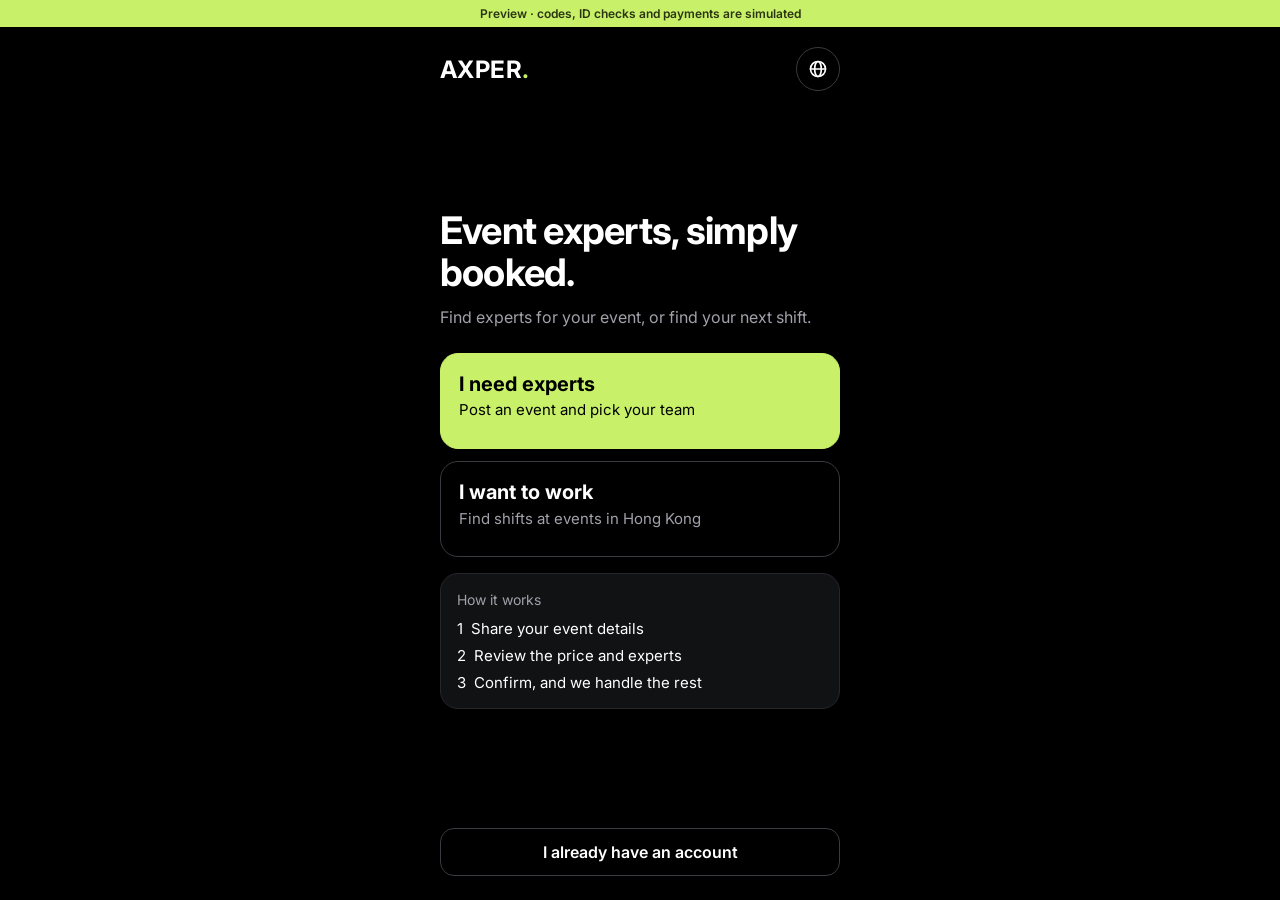
==== index.html @ 48b5e9d8 "Add files via upload" ====
<!doctype html>
<html lang="en">
<head>
<meta charset="utf-8">
<meta name="viewport" content="width=device-width, initial-scale=1, viewport-fit=cover">
<meta name="theme-color" content="#000000">
<meta name="description" content="Axper: event experts, simply booked. Find shifts at events in Hong Kong.">
<title>Axper</title>
<link rel="manifest" href="/manifest.webmanifest">
<link rel="icon" href="/icon.svg" type="image/svg+xml">
<link rel="apple-touch-icon" href="/icon.svg">
<meta name="apple-mobile-web-app-capable" content="yes">
<meta name="apple-mobile-web-app-status-bar-style" content="black">
<link rel="preconnect" href="https://fonts.googleapis.com">
<link rel="stylesheet" href="https://fonts.googleapis.com/css2?family=Inter:wght@400;500;600;700&display=swap">
<link rel="stylesheet" href="/styles.css">
</head>
<body>
<div class="preview-bar" role="note">Preview · codes, ID checks and payments are simulated</div>
<main id="app" class="screen" aria-live="polite"></main>
<script src="/data.js"></script>
<script src="/app.js"></script>
</body>
</html>
---- styles.css ----
:root{
  --bg:#000;--card:#111214;--line:#26272B;--line2:#3A3B40;--text:#fff;--muted:#A1A1AA;--dim:#71717A;
  --lime:#C8F169;--lime-ink:#000;--lime-soft:#1A1F0E;--warn:#FFB020;
}
*{box-sizing:border-box}
html,body{margin:0;background:var(--bg);color:var(--text);font-family:Inter,system-ui,-apple-system,"Segoe UI",sans-serif;-webkit-font-smoothing:antialiased}
body{min-height:100dvh;display:flex;flex-direction:column;align-items:center}
a{color:inherit}
button{font:inherit;color:inherit;cursor:pointer}
.preview-bar{width:100%;text-align:center;font-size:12px;color:#2B3410;background:var(--lime);padding:6px 16px;font-weight:600}
.screen{width:100%;max-width:440px;flex:1;display:flex;flex-direction:column;gap:16px;padding:20px 20px calc(24px + env(safe-area-inset-bottom))}
.screen.has-tabs{padding-bottom:calc(96px + env(safe-area-inset-bottom))}
.row{display:flex;align-items:center;gap:12px}
.between{justify-content:space-between}
.grow{flex:1}
h1{margin:0;font-size:30px;line-height:1.1;font-weight:700;letter-spacing:-.02em}
h2{margin:0;font-size:17px;font-weight:600}
.big-title{font-size:38px}
.m{margin:0;color:var(--muted);font-size:15px;line-height:1.45}
.s{font-size:13px}
.logo{font-size:24px;font-weight:700;letter-spacing:-.02em;text-decoration:none}
.card{background:var(--card);border:1px solid var(--line);border-radius:18px;padding:16px}
.btn{min-height:56px;width:100%;border-radius:14px;border:0;background:var(--lime);color:var(--lime-ink);font-weight:600;font-size:17px;display:flex;align-items:center;justify-content:center;text-decoration:none;padding:0 18px}
.btn:disabled{opacity:.4;cursor:not-allowed}
.btn.ghost{background:transparent;border:1px solid var(--line2);color:var(--text)}
.btn.small{min-height:48px;font-size:16px}
.icon-btn{width:44px;height:44px;border-radius:22px;border:1px solid var(--line);background:var(--card);display:flex;align-items:center;justify-content:center;text-decoration:none;flex:none}
.chip{min-height:44px;padding:0 16px;border-radius:22px;border:1px solid var(--line2);background:transparent;color:var(--text);font-size:15px;font-weight:500}
.chip[aria-pressed="true"]{background:#fff;color:#000;border-color:#fff}
.chip.lang{width:44px;padding:0;display:flex;align-items:center;justify-content:center}
.logo .dot{color:var(--lime)}
.chips{display:flex;flex-wrap:wrap;gap:8px}
.label{display:block;color:var(--muted);font-size:14px;margin:0 0 8px}
.input{width:100%;min-width:0;height:56px;border-radius:12px;border:1px solid var(--line2);background:var(--card);color:var(--text);font:500 17px Inter,sans-serif;padding:0 16px}
.input:focus,.code:focus{outline:2px solid var(--lime);outline-offset:1px}
.prefix{height:56px;padding:0 16px;border-radius:12px;border:1px solid var(--line2);background:var(--card);display:flex;align-items:center;font-size:17px;font-weight:500;flex:none}
.code{width:100%;height:58px;border-radius:12px;border:1px solid var(--line2);background:var(--card);color:var(--text);text-align:center;font:600 22px Inter,sans-serif}
.codes{display:grid;grid-template-columns:repeat(6,1fr);gap:8px}
.progress{display:flex;gap:6px}
.progress i{flex:1;height:4px;border-radius:2px;background:var(--line)}
.progress i.on{background:var(--lime)}
.choice{width:100%;text-align:left;border-radius:18px;padding:18px;min-height:96px;display:flex;flex-direction:column;gap:4px;text-decoration:none;border:1px solid var(--line2)}
.choice.primary{background:var(--lime);color:var(--lime-ink);border-color:var(--lime)}
.choice b{font-size:20px}
.task{width:100%;min-height:88px;display:flex;align-items:center;gap:14px;padding:16px;border-radius:18px;background:var(--card);border:1px solid var(--line);text-align:left}
.task.done{border-color:var(--lime)}
.task .ico{width:48px;height:48px;border-radius:14px;background:#000;border:1px solid var(--line);display:flex;align-items:center;justify-content:center;flex:none}
.task .status{font-size:15px;font-weight:600}
.task.done .status{color:var(--lime)}
.badge{display:inline-flex;align-items:center;height:30px;padding:0 12px;border-radius:15px;background:var(--lime-soft);color:var(--lime);font-size:13px;font-weight:600}
.badge.wait{background:#2A2210;color:var(--warn)}
.tag{display:inline-flex;align-items:center;height:28px;padding:0 12px;border-radius:14px;background:#1A1B1E;color:#D4D4D8;font-size:13px;font-weight:500}
.days{display:grid;grid-template-columns:repeat(7,1fr);gap:5px}
.days .chip{padding:0;border-radius:12px;font-size:13px;font-weight:600}
.times{display:flex;gap:6px}
.times .chip{flex:1;padding:0 6px;border-radius:12px;font-size:14px;font-weight:600}
.days .chip[aria-pressed="true"],.times .chip[aria-pressed="true"]{background:var(--lime);color:var(--lime-ink);border-color:var(--lime)}
.logo{letter-spacing:.02em}
.steps{display:flex;flex-direction:column;gap:8px;font-size:15px}
.n{font-size:16px;font-weight:600}
.av{width:44px;height:44px;border-radius:22px;background:var(--line);display:flex;align-items:center;justify-content:center;font-weight:600;font-size:15px;flex:none}
.av.sm{width:28px;height:28px;font-size:11px}
.stack{display:flex;padding-left:10px}
.stack .av{width:36px;height:36px;margin-left:-10px;border:2px solid var(--bg);font-size:12px}
.person{display:flex;align-items:center;gap:12px}
.stepper{display:flex;align-items:center;gap:12px}
.stepper .icon-btn{color:var(--lime);font-size:22px;font-weight:500;padding:0}
.stepper output{min-width:24px;text-align:center}
.sum{display:flex;justify-content:space-between;gap:12px;font-size:15px}
.sum.total{border-top:1px solid var(--line);padding-top:10px}
.check{width:28px;height:28px;accent-color:var(--lime);flex:none;margin:0}
.box{width:44px;height:44px;border-radius:12px;border:1px solid var(--line);background:var(--card);display:flex;align-items:center;justify-content:center;flex:none}
textarea.input{height:auto;min-height:120px;padding:14px 16px;line-height:1.45;font-size:16px;resize:vertical}
.ok{color:var(--lime)}.way{color:var(--warn)}.late{color:#FF8A80}
.card.alert{border-color:#6B2F2B}
.link-btn{background:none;border:0;padding:8px;min-height:44px;color:var(--muted);font-size:14px;text-decoration:underline}
.offer{display:flex;justify-content:space-between;align-items:center;gap:12px;min-height:64px;padding:12px 16px;border-radius:16px;background:var(--card);border:1px solid var(--line);text-decoration:none}
.offer .t{font-size:16px;font-weight:600}
.pay{font-size:16px;font-weight:700;white-space:nowrap}
.done-note{color:var(--lime);font-weight:600;font-size:13px}
.detail{display:flex;align-items:center;gap:14px;padding:14px 0;border-top:1px solid var(--line)}
.detail:last-child{border-bottom:1px solid var(--line)}
.detail .ico{width:40px;height:40px;border-radius:12px;background:#000;border:1px solid var(--line);display:flex;align-items:center;justify-content:center;flex:none}
.detail b{display:block;font-size:16px}
.next{background:linear-gradient(160deg,#18200A 0%,#111214 60%);border:1px solid #3D4A1F;border-radius:18px;padding:18px;display:flex;flex-direction:column;gap:12px}
.eyebrow{color:var(--lime);font-size:13px;font-weight:700;letter-spacing:.06em;text-transform:uppercase}
.qr{align-self:center;width:170px;height:170px;border-radius:14px;background:#fff;padding:12px}
.up{display:flex;justify-content:space-between;align-items:center;gap:12px;min-height:60px;padding:10px 0;border-top:1px solid var(--line)}
.tabs{position:fixed;left:0;right:0;bottom:0;background:rgba(0,0,0,.92);backdrop-filter:blur(10px);border-top:1px solid #1E1F23;display:flex;justify-content:center;padding:4px 0 calc(14px + env(safe-area-inset-bottom))}
.tabs-inner{display:flex;width:100%;max-width:440px;padding:0 20px}
.tab{flex:1;min-height:56px;display:flex;flex-direction:column;align-items:center;justify-content:center;gap:4px;font-size:12px;font-weight:600;text-decoration:none;color:var(--muted)}
.tab[aria-current="page"]{color:var(--lime)}
.center{text-align:center}
h1[tabindex="-1"]:focus{outline:none}
.sr{position:absolute;width:1px;height:1px;overflow:hidden;clip:rect(0 0 0 0);white-space:nowrap}
.file{position:absolute;inset:0;opacity:0;cursor:pointer}
.toast{position:fixed;left:50%;bottom:110px;transform:translateX(-50%);background:#fff;color:#000;font-weight:600;font-size:14px;padding:10px 16px;border-radius:12px;z-index:10}

/* Organiser plan choice (after sign-up) */
.plan{width:100%;text-align:left;border-radius:18px;padding:18px;border:1px solid var(--line2);background:var(--card);color:var(--text);display:flex;flex-direction:column;align-items:flex-start;gap:10px;font:inherit;cursor:pointer}
.plan[aria-pressed="true"]{border-color:var(--lime);box-shadow:inset 0 0 0 1px var(--lime)}
.plan .price{font-size:26px;font-weight:700;letter-spacing:-.01em}
.plan ul,.plan-list{margin:0;padding:0;list-style:none;display:flex;flex-direction:column;gap:6px}
.plan li,.plan-list li{color:var(--muted);font-size:15px;padding-left:24px;position:relative}
.plan li::before,.plan-list li::before{content:'✓';position:absolute;left:0;color:var(--lime);font-weight:700}
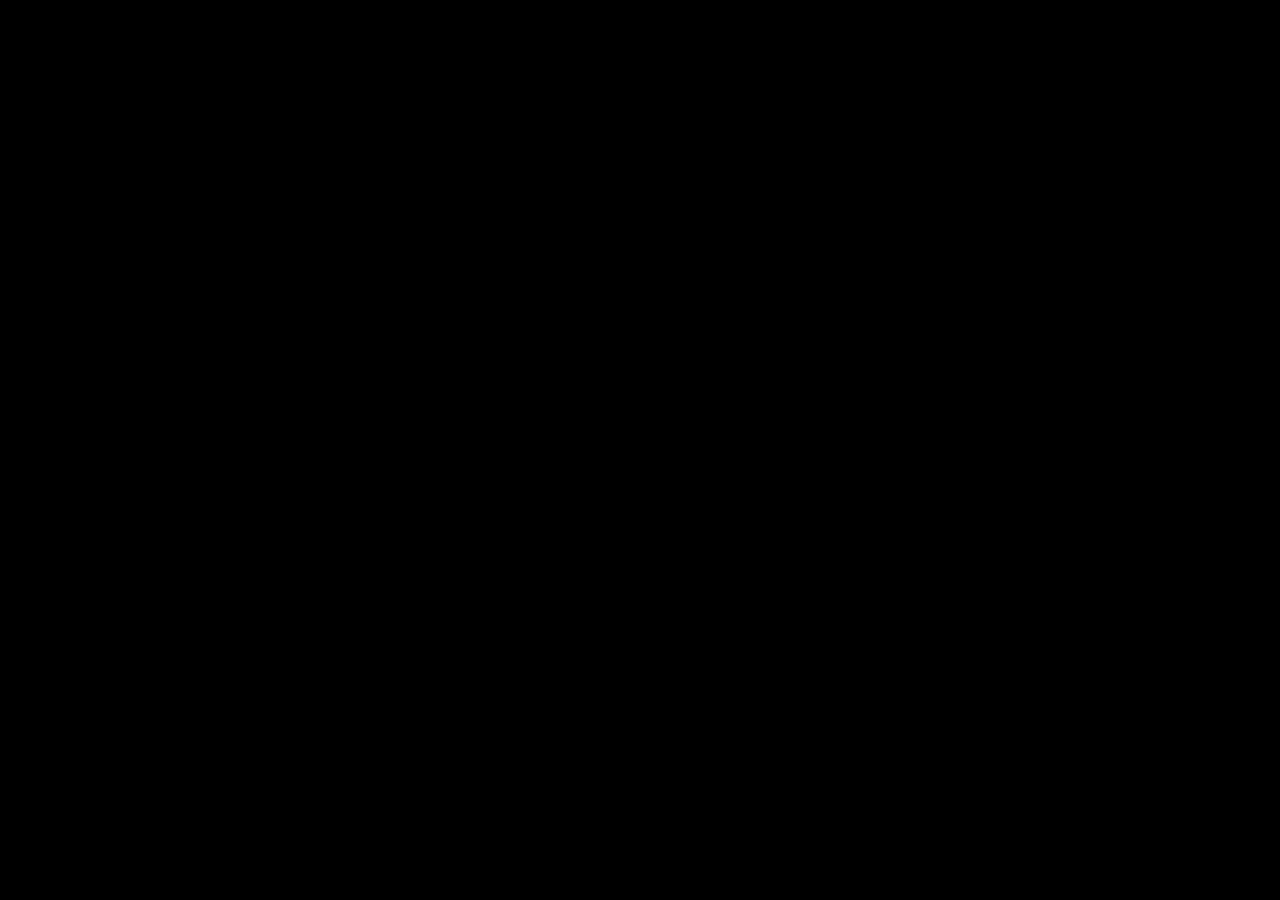
==== commit ef559727: "Add files via upload" ====
--- a/index.html
+++ b/index.html
@@ -8,7 +8,7 @@
 <title>Axper</title>
 <link rel="manifest" href="/manifest.webmanifest">
 <link rel="icon" href="/icon.svg" type="image/svg+xml">
-<link rel="apple-touch-icon" href="/icon.svg">
+<link rel="apple-touch-icon" href="/icon-180.png">
 <meta name="apple-mobile-web-app-capable" content="yes">
 <meta name="apple-mobile-web-app-status-bar-style" content="black">
 <link rel="preconnect" href="https://fonts.googleapis.com">
@@ -16,9 +16,23 @@
 <link rel="stylesheet" href="/styles.css">
 </head>
 <body>
+<div id="splash" aria-hidden="true"><div class="mk"><div class="a stroke"><img src="/logo.png" alt=""></div><div class="a person"><img src="/logo.png" alt=""></div></div></div>
+<script>
+/* A00 opening logo: once per visit, about 1.4 s, then the app shows */
+(function () {
+  var s = document.getElementById('splash'), seen = false;
+  try { seen = sessionStorage.getItem('axper.splash') === '1'; sessionStorage.setItem('axper.splash', '1'); } catch (e) {}
+  var reduce = window.matchMedia && matchMedia('(prefers-reduced-motion: reduce)').matches;
+  if (seen) { s.remove(); return; }
+  setTimeout(function () { s.remove(); }, reduce ? 500 : 1450);
+})();
+</script>
 <div class="preview-bar" role="note">Preview · codes, ID checks and payments are simulated</div>
 <main id="app" class="screen" aria-live="polite"></main>
+<script src="/config.js"></script>
+<script src="https://cdn.jsdelivr.net/npm/@supabase/supabase-js@2.45.4/dist/umd/supabase.min.js"></script>
 <script src="/data.js"></script>
+<script src="/db.js"></script>
 <script src="/app.js"></script>
 </body>
 </html>
--- a/styles.css
+++ b/styles.css
@@ -32,6 +32,11 @@
 .chips{display:flex;flex-wrap:wrap;gap:8px}
 .label{display:block;color:var(--muted);font-size:14px;margin:0 0 8px}
 .input{width:100%;min-width:0;height:56px;border-radius:12px;border:1px solid var(--line2);background:var(--card);color:var(--text);font:500 17px Inter,sans-serif;padding:0 16px}
+.select{appearance:none;-webkit-appearance:none;padding-right:44px;background:var(--card) url("data:image/svg+xml,%3Csvg xmlns='http://www.w3.org/2000/svg' width='18' height='18' viewBox='0 0 24 24' fill='none' stroke='%23A1A1AA' stroke-width='2' stroke-linecap='round' stroke-linejoin='round'%3E%3Cpath d='m6 9 6 6 6-6'/%3E%3C/svg%3E") no-repeat right 14px center;cursor:pointer}
+.input::placeholder{color:var(--dim);opacity:1}
+.select option{background:#1A1B1E;color:#fff}
+.select:invalid{color:var(--dim)}
+#evLength b{color:var(--text);font-weight:600}
 .input:focus,.code:focus{outline:2px solid var(--lime);outline-offset:1px}
 .prefix{height:56px;padding:0 16px;border-radius:12px;border:1px solid var(--line2);background:var(--card);display:flex;align-items:center;font-size:17px;font-weight:500;flex:none}
 .code{width:100%;height:58px;border-radius:12px;border:1px solid var(--line2);background:var(--card);color:var(--text);text-align:center;font:600 22px Inter,sans-serif}
@@ -103,3 +108,43 @@
 .plan ul,.plan-list{margin:0;padding:0;list-style:none;display:flex;flex-direction:column;gap:6px}
 .plan li,.plan-list li{color:var(--muted);font-size:15px;padding-left:24px;position:relative}
 .plan li::before,.plan-list li::before{content:'✓';position:absolute;left:0;color:var(--lime);font-weight:700}
+
+/* A00 opening logo: black screen, only the A mark moves (stroke glides down, person slides in, then it eases out) */
+#splash{position:fixed;inset:0;z-index:100;background:#000;display:flex;align-items:center;justify-content:center;pointer-events:none}
+#splash .mk{position:relative;width:95.2px;height:88px;animation:spOut 1.45s forwards}
+#splash .a{position:absolute;inset:0;overflow:hidden}
+#splash .a img{position:absolute;left:0;top:-13.9px;width:560.5px;max-width:none;display:block}
+#splash .stroke{clip-path:polygon(25.8px 0,100% 0,100% 100%,68.9px 100%);animation:spStroke 1.45s forwards}
+#splash .person{clip-path:polygon(0 0,25.8px 0,68.9px 100%,0 100%);animation:spPerson 1.45s forwards}
+@keyframes spStroke{0%{opacity:0;transform:translate(22px,-46px);animation-timing-function:cubic-bezier(.16,1,.3,1)}38%,100%{opacity:1;transform:none}}
+@keyframes spPerson{0%,12%{opacity:0;transform:translate(-30px,0);animation-timing-function:cubic-bezier(.16,1,.3,1)}50%,100%{opacity:1;transform:none}}
+@keyframes spOut{0%,68%{opacity:1;transform:scale(1);animation-timing-function:cubic-bezier(.5,0,.75,0)}100%{opacity:0;transform:scale(1.25)}}
+@media (prefers-reduced-motion:reduce){#splash .mk,#splash .stroke,#splash .person{animation:none}}
+
+/* E3a My schedule */
+.cal{display:grid;grid-template-columns:repeat(7,1fr);gap:6px 4px;text-align:center}
+.cal .wd{font-size:12px;color:var(--dim);padding-bottom:4px}
+.day{height:40px;border-radius:12px;border:0;background:none;color:var(--muted,#A1A1AA);font:inherit;font-size:15px;cursor:pointer;position:relative;padding:0}
+.day:disabled{opacity:.35;cursor:default}
+.day.free{background:#1A1F0E;color:#C8F169;font-weight:600}
+.day.book{background:#fff;color:#000;font-weight:600}
+.day.book::after{content:"";position:absolute;left:50%;bottom:5px;width:4px;height:4px;margin-left:-2px;border-radius:50%;background:#000}
+.day.sel{outline:2px solid #C8F169;outline-offset:1px}
+.key{display:flex;gap:16px;font-size:13px;color:var(--dim);margin-top:12px;flex-wrap:wrap}
+.key i{display:inline-block;width:10px;height:10px;border-radius:3px;margin-right:6px;vertical-align:-1px}
+.k-free{background:#C8F169}.k-book{background:#fff}.k-no{border:1px solid #3A3B40}
+.switch-row{display:flex;align-items:center;justify-content:space-between;gap:12px;width:100%;background:none;border:0;color:inherit;font:inherit;text-align:left;padding:4px 0;cursor:pointer}
+.switch-row b{display:block;font-size:16px;font-weight:600}
+.switch{flex:none;width:46px;height:28px;border-radius:14px;background:#3A3B40;position:relative;transition:background .2s}
+.switch::after{content:"";position:absolute;left:3px;top:3px;width:22px;height:22px;border-radius:50%;background:#fff;transition:transform .2s}
+.switch-row[aria-checked="true"] .switch{background:#C8F169}
+.switch-row[aria-checked="true"] .switch::after{transform:translateX(18px);background:#000}
+/* E3b Offers: schedule strip */
+.sched-strip{display:flex;align-items:center;gap:12px;padding:12px 14px;border-radius:14px;background:#1A1F0E;border:1px solid #3d4a22;color:var(--text);text-decoration:none;font-size:14px}
+.sched-strip svg{color:#C8F169;flex:none}.sched-strip b{color:#C8F169}.sched-strip .edit{font-weight:600}
+
+/* O1 Phone / Email switch */
+.seg{display:flex;padding:4px;border-radius:14px;background:var(--card);border:1px solid var(--line)}
+.seg button{flex:1;height:44px;border:0;border-radius:10px;background:none;color:var(--muted);font:600 15px Inter,sans-serif;cursor:pointer}
+.seg button[aria-pressed="true"]{background:#fff;color:#000}
+.icon-btn:disabled{opacity:.35}
